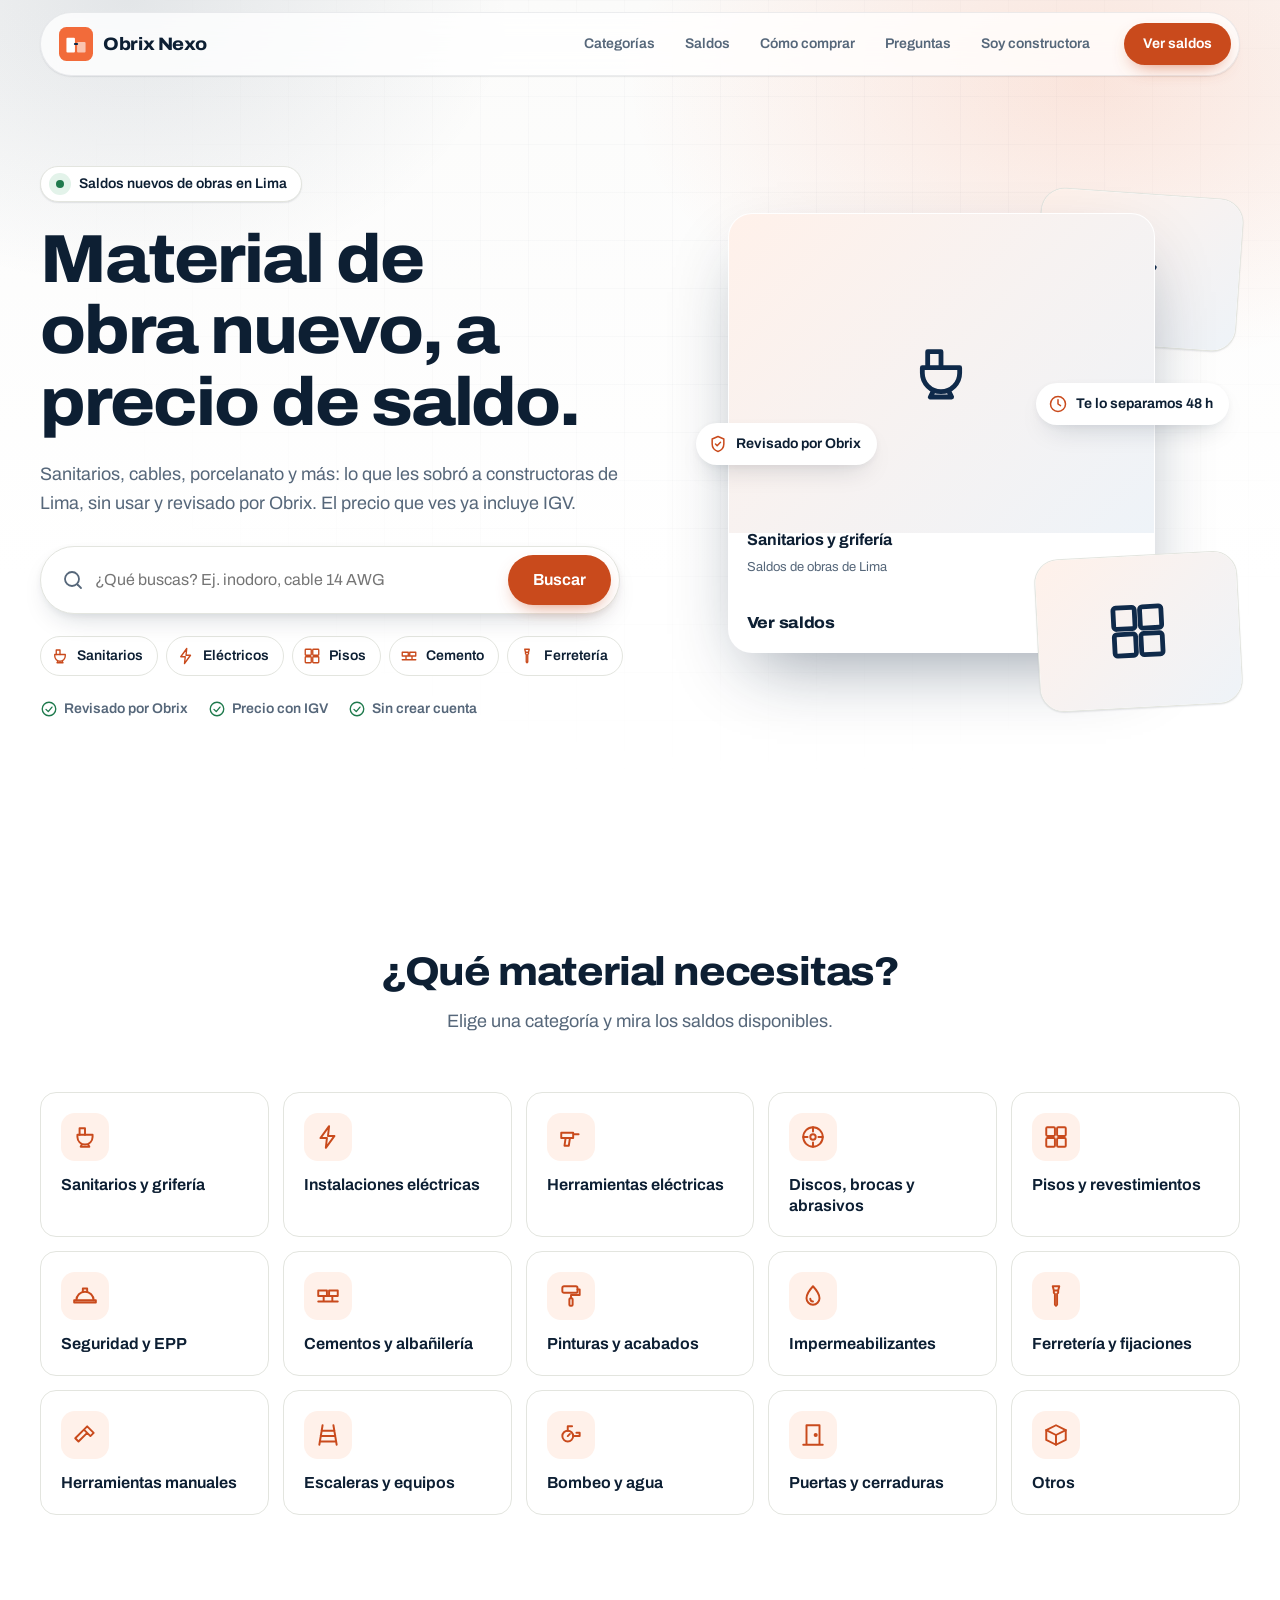
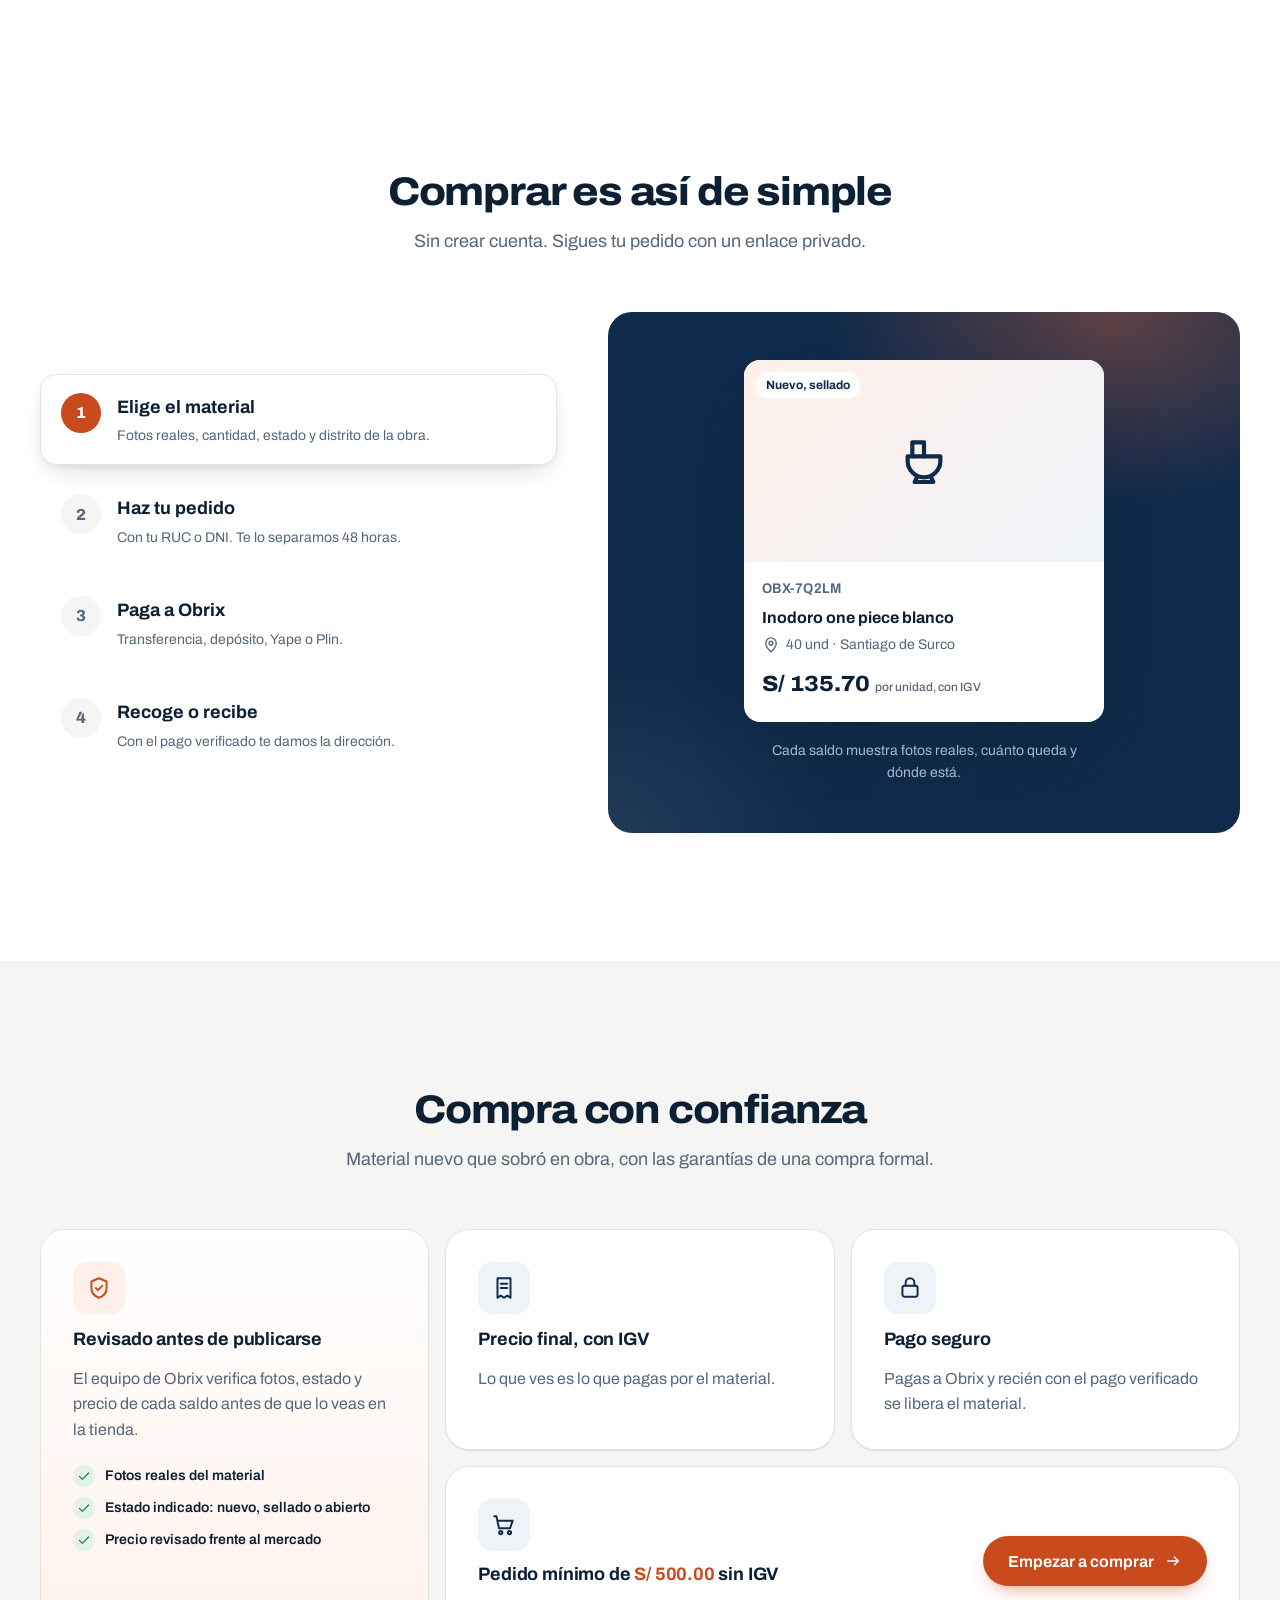
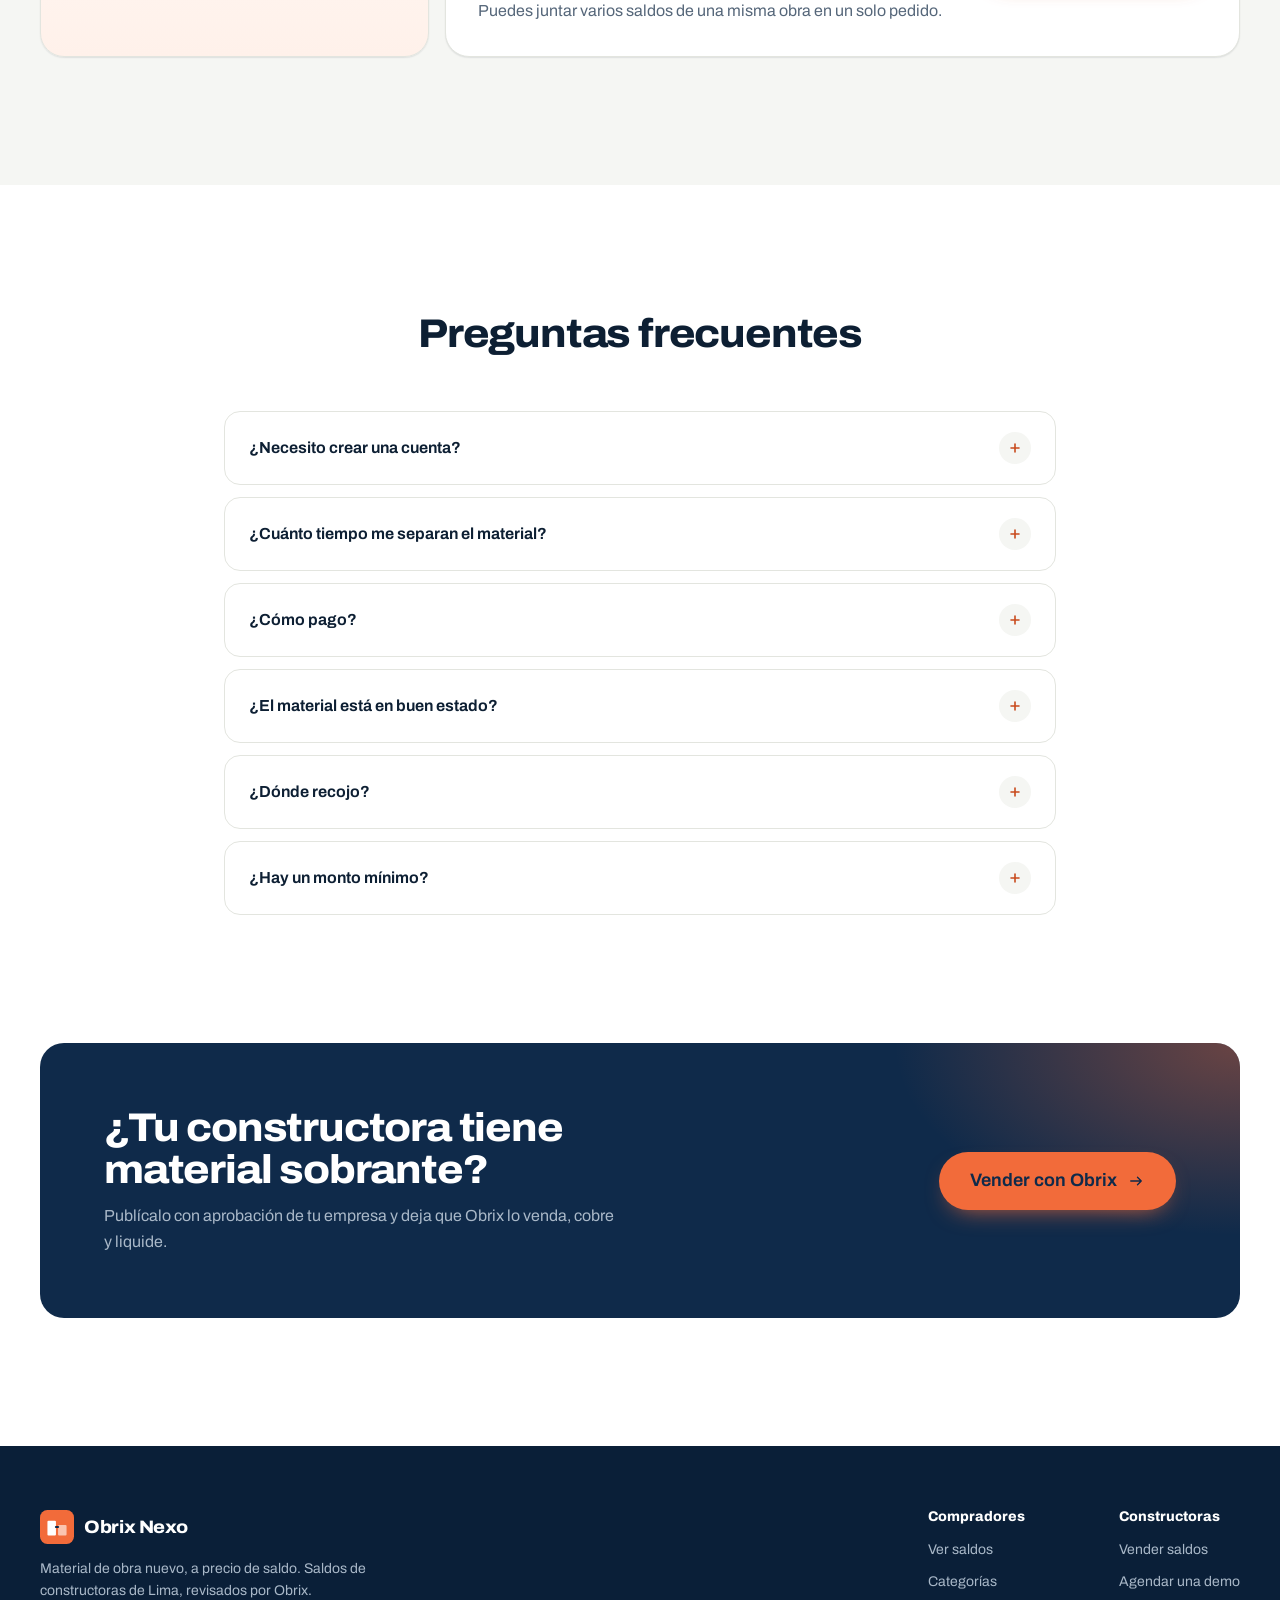
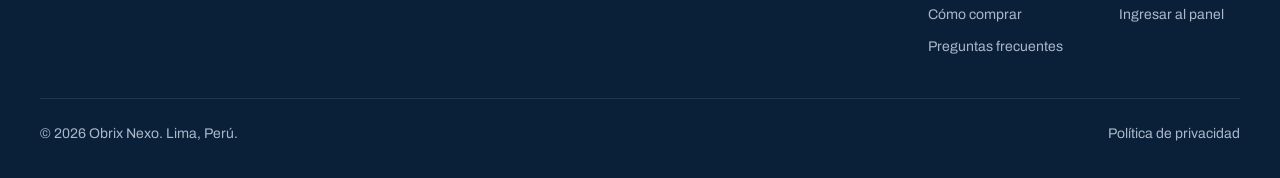
==== index.html @ 04f71738 "Landings de Obrix Nexo: compradores (/) y constructoras (/empresas) - Compradores: buscador, categor" ====
<!doctype html>
<html lang="es-PE">
<head>
  <meta charset="utf-8">
  <meta name="viewport" content="width=device-width, initial-scale=1, viewport-fit=cover">
  <title>Obrix Nexo · Material de obra nuevo a precio de saldo en Lima</title>
  <meta name="description" content="Compra sanitarios, cables, porcelanato y más material de construcción nuevo que les sobró a constructoras de Lima. Revisado por Obrix, con fotos reales y precio final con IGV.">
  <link rel="canonical" href="https://obrixnexo.com/">
  <meta name="theme-color" content="#0f2a4a">
  <link rel="icon" href="/favicon.svg" type="image/svg+xml">
  <meta property="og:type" content="website">
  <meta property="og:locale" content="es_PE">
  <meta property="og:site_name" content="Obrix Nexo">
  <meta property="og:title" content="Material de obra nuevo, a precio de saldo">
  <meta property="og:description" content="Saldos de constructoras de Lima, revisados por Obrix. Fotos reales y precio final con IGV.">
  <meta property="og:url" content="https://obrixnexo.com/">
  <meta property="og:image" content="https://obrixnexo.com/assets/img/og-compradores.png">
  <meta name="twitter:card" content="summary_large_image">
  <link rel="preload" href="/assets/fonts/archivo-latin-wdth.woff2" as="font" type="font/woff2" crossorigin>
  <link rel="stylesheet" href="/assets/css/base.css">
  <link rel="stylesheet" href="/assets/css/compradores.css">
  <script type="application/ld+json">
  {"@context":"https://schema.org","@type":"Organization","name":"Obrix Nexo","url":"https://obrixnexo.com/","logo":"https://obrixnexo.com/favicon.svg","areaServed":"Lima, Perú","description":"Marketplace de saldos de obra: material de construcción nuevo que les sobró a constructoras."}
  </script>
  <script src="/assets/js/config.js"></script>
  <script type="module" src="/assets/js/compradores.js"></script>
</head>
<body>
  <a class="skip" href="#contenido">Saltar al contenido</a>

  <header class="nav" data-nav>
    <div class="nav__in">
      <a class="brand" href="/" aria-label="Obrix Nexo, inicio"><img src="/assets/img/logo-mark.svg" alt="" width="34" height="34">Obrix Nexo</a>
      <button class="nav__toggle" type="button" data-nav-toggle aria-expanded="false" aria-controls="menu">
        <span class="sr-only">Abrir menú</span>
        <svg class="i i-menu" aria-hidden="true"><use href="/assets/img/icons.svg#menu"/></svg>
        <svg class="i i-close" aria-hidden="true"><use href="/assets/img/icons.svg#close"/></svg>
      </button>
      <nav class="nav__links" id="menu" aria-label="Principal">
        <a href="#categorias">Categorías</a>
        <a href="#saldos">Saldos</a>
        <a href="#como-comprar">Cómo comprar</a>
        <a href="#preguntas">Preguntas</a>
        <a href="/empresas/">Soy constructora</a>
      </nav>
      <div class="nav__actions">
        <a class="btn btn--primary btn--sm" data-app="#/saldos" href="#saldos">Ver saldos</a>
      </div>
    </div>
  </header>

  <main id="contenido">
    <!-- ================= HERO ================= -->
    <section class="hero">
      <div class="wrap hero__in">
        <div class="hero__copy">
          <p class="pill pill--live" data-live-pill><span class="pill__dot" aria-hidden="true"></span><span data-live-text>Saldos nuevos de obras en Lima</span></p>
          <h1>Material de obra nuevo, a precio de saldo.</h1>
          <p class="lead">Sanitarios, cables, porcelanato y más: lo que les sobró a constructoras de Lima, sin usar y revisado por Obrix. El precio que ves ya incluye IGV.</p>

          <form class="search" data-search role="search" aria-label="Buscar material">
            <label class="sr-only" for="q">¿Qué material buscas?</label>
            <svg class="i search__icon" aria-hidden="true"><use href="/assets/img/icons.svg#search"/></svg>
            <input class="search__input" id="q" name="q" type="search" placeholder="¿Qué buscas? Ej. inodoro, cable 14 AWG" autocomplete="off" enterkeyhint="search">
            <button class="btn btn--primary" type="submit">Buscar</button>
          </form>

          <ul class="chips" role="list" aria-label="Lo más buscado">
            <li><a class="chip" data-app="#/saldos?cat=1" href="#categorias"><svg class="i" aria-hidden="true"><use href="/assets/img/icons.svg#cat-1"/></svg>Sanitarios</a></li>
            <li><a class="chip" data-app="#/saldos?cat=2" href="#categorias"><svg class="i" aria-hidden="true"><use href="/assets/img/icons.svg#cat-2"/></svg>Eléctricos</a></li>
            <li><a class="chip" data-app="#/saldos?cat=5" href="#categorias"><svg class="i" aria-hidden="true"><use href="/assets/img/icons.svg#cat-5"/></svg>Pisos</a></li>
            <li><a class="chip" data-app="#/saldos?cat=7" href="#categorias"><svg class="i" aria-hidden="true"><use href="/assets/img/icons.svg#cat-7"/></svg>Cemento</a></li>
            <li><a class="chip" data-app="#/saldos?cat=10" href="#categorias"><svg class="i" aria-hidden="true"><use href="/assets/img/icons.svg#cat-10"/></svg>Ferretería</a></li>
          </ul>

          <ul class="trust" role="list">
            <li><svg class="i" aria-hidden="true"><use href="/assets/img/icons.svg#check-circle"/></svg>Revisado por Obrix</li>
            <li><svg class="i" aria-hidden="true"><use href="/assets/img/icons.svg#check-circle"/></svg>Precio con IGV</li>
            <li><svg class="i" aria-hidden="true"><use href="/assets/img/icons.svg#check-circle"/></svg>Sin crear cuenta</li>
          </ul>
        </div>

        <!-- Vitrina: saldos reales (los llena la API) -->
        <div class="showcase" data-showcase aria-live="polite">
          <div class="showcase__main sk-card" aria-hidden="true"><div class="sk-img"></div><div class="sk-lines"><span></span><span></span><span></span></div></div>
          <div class="showcase__mini showcase__mini--a sk-card" aria-hidden="true"><div class="sk-img"></div></div>
          <div class="showcase__mini showcase__mini--b sk-card" aria-hidden="true"><div class="sk-img"></div></div>
          <p class="float-badge float-badge--a"><svg class="i" aria-hidden="true"><use href="/assets/img/icons.svg#shield"/></svg>Revisado por Obrix</p>
          <p class="float-badge float-badge--b"><svg class="i" aria-hidden="true"><use href="/assets/img/icons.svg#clock"/></svg>Te lo separamos 48 h</p>
        </div>
      </div>
    </section>

    <!-- ================= CATEGORÍAS ================= -->
    <section class="section" id="categorias">
      <div class="wrap">
        <div class="head head--center">
          <h2>¿Qué material necesitas?</h2>
          <p class="lead">Elige una categoría y mira los saldos disponibles.</p>
        </div>
        <ul class="cats" role="list">
          <li><a class="cat" data-app="#/saldos?cat=1" href="#categorias"><span class="icon-box"><svg class="i" aria-hidden="true"><use href="/assets/img/icons.svg#cat-1"/></svg></span>Sanitarios y grifería</a></li>
          <li><a class="cat" data-app="#/saldos?cat=2" href="#categorias"><span class="icon-box"><svg class="i" aria-hidden="true"><use href="/assets/img/icons.svg#cat-2"/></svg></span>Instalaciones eléctricas</a></li>
          <li><a class="cat" data-app="#/saldos?cat=3" href="#categorias"><span class="icon-box"><svg class="i" aria-hidden="true"><use href="/assets/img/icons.svg#cat-3"/></svg></span>Herramientas eléctricas</a></li>
          <li><a class="cat" data-app="#/saldos?cat=4" href="#categorias"><span class="icon-box"><svg class="i" aria-hidden="true"><use href="/assets/img/icons.svg#cat-4"/></svg></span>Discos, brocas y abrasivos</a></li>
          <li><a class="cat" data-app="#/saldos?cat=5" href="#categorias"><span class="icon-box"><svg class="i" aria-hidden="true"><use href="/assets/img/icons.svg#cat-5"/></svg></span>Pisos y revestimientos</a></li>
          <li><a class="cat" data-app="#/saldos?cat=6" href="#categorias"><span class="icon-box"><svg class="i" aria-hidden="true"><use href="/assets/img/icons.svg#cat-6"/></svg></span>Seguridad y EPP</a></li>
          <li><a class="cat" data-app="#/saldos?cat=7" href="#categorias"><span class="icon-box"><svg class="i" aria-hidden="true"><use href="/assets/img/icons.svg#cat-7"/></svg></span>Cementos y albañilería</a></li>
          <li><a class="cat" data-app="#/saldos?cat=8" href="#categorias"><span class="icon-box"><svg class="i" aria-hidden="true"><use href="/assets/img/icons.svg#cat-8"/></svg></span>Pinturas y acabados</a></li>
          <li><a class="cat" data-app="#/saldos?cat=9" href="#categorias"><span class="icon-box"><svg class="i" aria-hidden="true"><use href="/assets/img/icons.svg#cat-9"/></svg></span>Impermeabilizantes</a></li>
          <li><a class="cat" data-app="#/saldos?cat=10" href="#categorias"><span class="icon-box"><svg class="i" aria-hidden="true"><use href="/assets/img/icons.svg#cat-10"/></svg></span>Ferretería y fijaciones</a></li>
          <li><a class="cat" data-app="#/saldos?cat=11" href="#categorias"><span class="icon-box"><svg class="i" aria-hidden="true"><use href="/assets/img/icons.svg#cat-11"/></svg></span>Herramientas manuales</a></li>
          <li><a class="cat" data-app="#/saldos?cat=12" href="#categorias"><span class="icon-box"><svg class="i" aria-hidden="true"><use href="/assets/img/icons.svg#cat-12"/></svg></span>Escaleras y equipos</a></li>
          <li><a class="cat" data-app="#/saldos?cat=13" href="#categorias"><span class="icon-box"><svg class="i" aria-hidden="true"><use href="/assets/img/icons.svg#cat-13"/></svg></span>Bombeo y agua</a></li>
          <li><a class="cat" data-app="#/saldos?cat=14" href="#categorias"><span class="icon-box"><svg class="i" aria-hidden="true"><use href="/assets/img/icons.svg#cat-14"/></svg></span>Puertas y cerraduras</a></li>
          <li><a class="cat" data-app="#/saldos?cat=15" href="#categorias"><span class="icon-box"><svg class="i" aria-hidden="true"><use href="/assets/img/icons.svg#cat-15"/></svg></span>Otros</a></li>
        </ul>
      </div>
    </section>

    <!-- ================= RECIÉN PUBLICADOS ================= -->
    <section class="section section--surface" id="saldos" data-latest hidden>
      <div class="wrap carousel" data-carousel>
        <div class="head head--row">
          <div>
            <h2>Recién publicados</h2>
            <p class="lead">Disponibles hoy, con foto real y precio final.</p>
          </div>
          <div class="carousel__nav">
            <button class="round-btn" type="button" data-prev aria-label="Anteriores"><svg class="i" aria-hidden="true"><use href="/assets/img/icons.svg#arrow-left"/></svg></button>
            <button class="round-btn" type="button" data-next aria-label="Siguientes"><svg class="i" aria-hidden="true"><use href="/assets/img/icons.svg#arrow"/></svg></button>
            <a class="btn btn--secondary btn--sm" data-app="#/saldos" href="#saldos">Ver todos</a>
          </div>
        </div>
        <ul class="carousel__track" role="list" data-track data-latest-list></ul>
      </div>
    </section>

    <!-- ================= CÓMO COMPRAR (interactivo) ================= -->
    <section class="section" id="como-comprar">
      <div class="wrap">
        <div class="head head--center">
          <h2>Comprar es así de simple</h2>
          <p class="lead">Sin crear cuenta. Sigues tu pedido con un enlace privado.</p>
        </div>

        <div class="howto" data-tabs data-autoplay="5000">
          <div class="howto__steps" role="tablist" aria-label="Pasos para comprar" aria-orientation="vertical">
            <button class="howto__step" role="tab" id="t-elige" aria-controls="p-elige" aria-selected="true">
              <span class="howto__n">1</span><span><b>Elige el material</b><small>Fotos reales, cantidad, estado y distrito de la obra.</small></span>
            </button>
            <button class="howto__step" role="tab" id="t-pide" aria-controls="p-pide" aria-selected="false" tabindex="-1">
              <span class="howto__n">2</span><span><b>Haz tu pedido</b><small>Con tu RUC o DNI. Te lo separamos 48 horas.</small></span>
            </button>
            <button class="howto__step" role="tab" id="t-paga" aria-controls="p-paga" aria-selected="false" tabindex="-1">
              <span class="howto__n">3</span><span><b>Paga a Obrix</b><small>Transferencia, depósito, Yape o Plin.</small></span>
            </button>
            <button class="howto__step" role="tab" id="t-recoge" aria-controls="p-recoge" aria-selected="false" tabindex="-1">
              <span class="howto__n">4</span><span><b>Recoge o recibe</b><small>Con el pago verificado te damos la dirección.</small></span>
            </button>
          </div>

          <div class="howto__stage">
            <!-- 1 -->
            <div class="mock" role="tabpanel" id="p-elige" aria-labelledby="t-elige">
              <div class="mock__card">
                <div class="mock__photo"><svg class="i" aria-hidden="true"><use href="/assets/img/icons.svg#cat-1"/></svg><span class="mock__tag">Nuevo, sellado</span></div>
                <div class="mock__body">
                  <span class="code muted">OBX-7Q2LM</span>
                  <b>Inodoro one piece blanco</b>
                  <span class="muted"><svg class="i i--sm" aria-hidden="true"><use href="/assets/img/icons.svg#pin"/></svg>40 und · Santiago de Surco</span>
                  <span class="mock__price">S/ 135.70 <small>por unidad, con IGV</small></span>
                </div>
              </div>
              <p class="mock__caption">Cada saldo muestra fotos reales, cuánto queda y dónde está.</p>
            </div>
            <!-- 2 -->
            <div class="mock" role="tabpanel" id="p-pide" aria-labelledby="t-pide" hidden>
              <div class="mock__form">
                <div class="mock__row"><span class="muted">Cantidad</span><span class="stepper"><span>−</span><b>5</b><span>+</span></span></div>
                <div class="mock__field"><span class="muted">RUC o DNI</span><b class="code">20514585963</b></div>
                <div class="mock__row mock__total"><span>Total con IGV</span><b>S/ 678.50</b></div>
                <span class="badge badge--ok">Separado por 48 horas</span>
              </div>
              <p class="mock__caption">Pides en un minuto y la cantidad queda reservada para ti.</p>
            </div>
            <!-- 3 -->
            <div class="mock" role="tabpanel" id="p-paga" aria-labelledby="t-paga" hidden>
              <div class="mock__form">
                <div class="pay"><span>Transferencia</span><span>Depósito</span><span class="is-on">Yape</span><span>Plin</span></div>
                <div class="mock__field"><span class="muted">N.° de operación</span><b class="code">04839217</b></div>
                <div class="mock__ok"><svg class="i" aria-hidden="true"><use href="/assets/img/icons.svg#check-circle"/></svg>Pago verificado por Obrix</div>
              </div>
              <p class="mock__caption">Pagas a la cuenta de Obrix, nunca a un desconocido.</p>
            </div>
            <!-- 4 -->
            <div class="mock" role="tabpanel" id="p-recoge" aria-labelledby="t-recoge" hidden>
              <div class="mock__map">
                <span class="mock__pin"><svg class="i" aria-hidden="true"><use href="/assets/img/icons.svg#pin"/></svg></span>
                <div class="mock__addr"><b>Obra Los Pinos</b><span class="muted">Santiago de Surco · Almacén: lun–sáb</span></div>
              </div>
              <p class="mock__caption">Con tu pago verificado te damos la dirección y el contacto, o coordinamos la entrega.</p>
            </div>
          </div>
        </div>
      </div>
    </section>

    <!-- ================= POR QUÉ OBRIX ================= -->
    <section class="section section--surface">
      <div class="wrap">
        <div class="head head--center">
          <h2>Compra con confianza</h2>
          <p class="lead">Material nuevo que sobró en obra, con las garantías de una compra formal.</p>
        </div>
        <div class="bento">
          <article class="card bento__big reveal">
            <span class="icon-box"><svg class="i" aria-hidden="true"><use href="/assets/img/icons.svg#shield"/></svg></span>
            <h3>Revisado antes de publicarse</h3>
            <p class="muted">El equipo de Obrix verifica fotos, estado y precio de cada saldo antes de que lo veas en la tienda.</p>
            <ul class="checks" role="list">
              <li><svg class="i i--sm" aria-hidden="true"><use href="/assets/img/icons.svg#check"/></svg>Fotos reales del material</li>
              <li><svg class="i i--sm" aria-hidden="true"><use href="/assets/img/icons.svg#check"/></svg>Estado indicado: nuevo, sellado o abierto</li>
              <li><svg class="i i--sm" aria-hidden="true"><use href="/assets/img/icons.svg#check"/></svg>Precio revisado frente al mercado</li>
            </ul>
          </article>
          <article class="card reveal">
            <span class="icon-box icon-box--navy"><svg class="i" aria-hidden="true"><use href="/assets/img/icons.svg#receipt"/></svg></span>
            <h3>Precio final, con IGV</h3>
            <p class="muted">Lo que ves es lo que pagas por el material.</p>
          </article>
          <article class="card reveal">
            <span class="icon-box icon-box--navy"><svg class="i" aria-hidden="true"><use href="/assets/img/icons.svg#lock"/></svg></span>
            <h3>Pago seguro</h3>
            <p class="muted">Pagas a Obrix y recién con el pago verificado se libera el material.</p>
          </article>
          <article class="card bento__wide reveal">
            <div>
              <span class="icon-box icon-box--navy"><svg class="i" aria-hidden="true"><use href="/assets/img/icons.svg#cart"/></svg></span>
              <h3>Pedido mínimo de <span class="hl" data-min-order>S/ 500.00</span> sin IGV</h3>
              <p class="muted">Puedes juntar varios saldos de una misma obra en un solo pedido.</p>
            </div>
            <a class="btn btn--primary" data-app="#/saldos" href="#saldos">Empezar a comprar<svg class="i" aria-hidden="true"><use href="/assets/img/icons.svg#arrow"/></svg></a>
          </article>
        </div>
      </div>
    </section>

    <!-- ================= PREGUNTAS ================= -->
    <section class="section" id="preguntas">
      <div class="wrap">
        <div class="head head--center"><h2>Preguntas frecuentes</h2></div>
        <div class="faq">
          <details><summary>¿Necesito crear una cuenta?</summary><p>No. Haces tu pedido con tus datos y recibes un enlace privado para seguirlo, informar tu pago y ver la dirección de recojo.</p></details>
          <details><summary>¿Cuánto tiempo me separan el material?</summary><p>48 horas desde que haces el pedido. Si en ese plazo no se registra tu pago, la reserva se libera sola.</p></details>
          <details><summary>¿Cómo pago?</summary><p>Por transferencia, depósito, Yape o Plin a la cuenta de Obrix. Luego informas tu número de operación en el enlace de tu pedido y lo verificamos.</p></details>
          <details><summary>¿El material está en buen estado?</summary><p>Son saldos nuevos que sobraron en obra. Cada uno indica su estado y tiene fotos reales, y Obrix lo revisa antes de publicarlo.</p></details>
          <details><summary>¿Dónde recojo?</summary><p>En la obra de la constructora. Con tu pago verificado te damos la dirección exacta y el contacto del almacén. Si necesitas entrega, la coordinamos contigo.</p></details>
          <details><summary>¿Hay un monto mínimo?</summary><p>Sí: el pedido mínimo es de <span data-min-order>S/ 500.00</span> sin IGV. Puedes combinar varios saldos de una misma obra.</p></details>
        </div>
      </div>
    </section>

    <!-- ================= PUENTE A CONSTRUCTORAS ================= -->
    <section class="bridge-wrap">
      <div class="wrap">
        <div class="bridge on-navy reveal">
          <div>
            <h2>¿Tu constructora tiene material sobrante?</h2>
            <p>Publícalo con aprobación de tu empresa y deja que Obrix lo venda, cobre y liquide.</p>
          </div>
          <a class="btn btn--primary btn--lg" href="/empresas/">Vender con Obrix<svg class="i" aria-hidden="true"><use href="/assets/img/icons.svg#arrow"/></svg></a>
        </div>
      </div>
    </section>
  </main>

  <footer class="footer">
    <div class="wrap">
      <div class="footer__top">
        <div class="footer__about">
          <a class="brand" href="/"><img src="/assets/img/logo-mark.svg" alt="" width="34" height="34">Obrix Nexo</a>
          <p>Material de obra nuevo, a precio de saldo. Saldos de constructoras de Lima, revisados por Obrix.</p>
        </div>
        <div class="footer__cols">
          <nav aria-label="Compradores"><h2>Compradores</h2><ul><li><a data-app="#/saldos" href="#saldos">Ver saldos</a></li><li><a href="#categorias">Categorías</a></li><li><a href="#como-comprar">Cómo comprar</a></li><li><a href="#preguntas">Preguntas frecuentes</a></li></ul></nav>
          <nav aria-label="Constructoras"><h2>Constructoras</h2><ul><li><a href="/empresas/">Vender saldos</a></li><li><a href="/empresas/#demo">Agendar una demo</a></li><li><a data-app="#/ingresar" href="/empresas/">Ingresar al panel</a></li></ul></nav>
        </div>
      </div>
      <div class="footer__bottom">
        <span>© <span data-year>2026</span> Obrix Nexo. Lima, Perú.</span>
        <a href="/privacidad/">Política de privacidad</a>
      </div>
    </div>
  </footer>
</body>
</html>
---- assets/css/base.css ----
/* =====================================================================
 * Obrix Nexo · landings · base compartida (v2)
 * Marca: azul obra + naranja Obrix + gris cemento (se conservan).
 * Estilo: superficies suaves, bordes redondeados, botones tipo píldora,
 * navegación flotante y componentes interactivos reutilizables.
 * ===================================================================== */

/* ---------- tipografía (autoalojada) ---------- */
@font-face {
  font-family: 'Archivo';
  font-style: normal;
  font-display: swap;
  font-weight: 100 900;
  font-stretch: 62% 125%;
  src: url('../fonts/archivo-latin-wdth.woff2') format('woff2-variations'),
       url('../fonts/archivo-latin-wdth.woff2') format('woff2');
  unicode-range: U+0000-00FF, U+0131, U+0152-0153, U+02BB-02BC, U+02C6, U+02DA, U+02DC, U+2000-206F, U+20AC, U+2122, U+2212;
}

/* ---------- tokens ---------- */
:root {
  /* marca (sin cambios) */
  --navy: #0f2a4a;
  --navy-deep: #0a1f38;
  --navy-700: #1a3b62;
  --navy-50: #eef3f8;
  --orange: #f26b3a;
  --orange-strong: #c94a1c;   /* texto/CTA sobre claro: 4.7:1 con blanco */
  --orange-50: #fff1ea;
  /* neutros */
  --ink: #0d1f33;
  --steel: #56677a;
  --concrete: #e6e7e2;
  --surface: #f5f6f3;
  --line: #e3e5df;
  --white: #ffffff;
  --on-navy-muted: #a9b8c8;
  /* estados */
  --ok: #1f7a4d;
  --ok-bg: #e3f3ea;
  --soon: #8a5a00;
  --soon-bg: #fcf0d8;
  --danger: #b42318;

  /* tipo */
  --font: 'Archivo', system-ui, -apple-system, 'Segoe UI', Roboto, sans-serif;
  --wide: 108%;
  --step--1: 0.875rem;
  --step-0: 1rem;
  --step-1: 1.125rem;
  --step-2: 1.375rem;
  --step-3: clamp(1.75rem, 1.35rem + 1.5vw, 2.5rem);
  --step-4: clamp(2.4rem, 1.5rem + 3.6vw, 4.25rem);

  /* espacio y forma */
  --gutter: clamp(16px, 4vw, 40px);
  --max: 1200px;
  --section: clamp(72px, 10vw, 128px);
  --r-sm: 10px;
  --r: 16px;
  --r-lg: 24px;
  --pill: 999px;
  --shadow-sm: 0 1px 2px rgba(13,31,51,.06), 0 1px 1px rgba(13,31,51,.04);
  --shadow-md: 0 12px 28px -12px rgba(13,31,51,.22), 0 2px 6px rgba(13,31,51,.05);
  --shadow-lg: 0 30px 70px -24px rgba(10,31,56,.45);
  --ease: cubic-bezier(.2, .7, .2, 1);
  --focus: 0 0 0 3px var(--white), 0 0 0 6px var(--orange-strong);
}

/* ---------- reset ---------- */
*, *::before, *::after { box-sizing: border-box; }
html { -webkit-text-size-adjust: 100%; scroll-behavior: smooth; scroll-padding-top: 96px; }
body {
  margin: 0; font-family: var(--font); font-size: var(--step-0); line-height: 1.6;
  color: var(--ink); background: var(--white);
  -webkit-font-smoothing: antialiased; text-rendering: optimizeLegibility;
}
img, svg { display: block; max-width: 100%; }
img { height: auto; }
a { color: inherit; }
button, input, select, textarea { font: inherit; color: inherit; }
h1, h2, h3, h4, p, ul, ol, dl, dd, figure { margin: 0; }
ul[role="list"], ol[role="list"] { list-style: none; padding: 0; }
:focus-visible { outline: none; box-shadow: var(--focus); border-radius: var(--r-sm); }
::selection { background: var(--orange); color: var(--white); }

/* íconos del sprite */
.i { width: 24px; height: 24px; flex: none; fill: none; stroke: currentColor; stroke-width: 1.8; stroke-linecap: round; stroke-linejoin: round; }
.i--sm { width: 18px; height: 18px; }
.i--lg { width: 28px; height: 28px; }

/* ---------- tipografía ---------- */
h1, h2, .display { font-stretch: var(--wide); font-weight: 780; letter-spacing: -0.03em; line-height: 1.05; text-wrap: balance; }
h1 { font-size: var(--step-4); }
h2 { font-size: var(--step-3); }
h3 { font-size: var(--step-1); font-weight: 700; line-height: 1.3; letter-spacing: -0.01em; }
p { text-wrap: pretty; }
.lead { font-size: var(--step-1); line-height: 1.6; color: var(--steel); max-width: 36em; }
.muted { color: var(--steel); }
.num { font-variant-numeric: tabular-nums; }
.code { font-stretch: 92%; font-weight: 650; letter-spacing: .03em; font-variant-numeric: tabular-nums; }
.hl { color: var(--orange-strong); }
.sr-only { position: absolute; width: 1px; height: 1px; padding: 0; margin: -1px; overflow: hidden; clip: rect(0 0 0 0); white-space: nowrap; border: 0; }

/* ---------- retícula ---------- */
.wrap { width: min(100% - 2 * var(--gutter), var(--max)); margin-inline: auto; }
.section { padding-block: var(--section); }
.section--surface { background: var(--surface); }
.section--navy { background: var(--navy); color: var(--white); }
.section--navy .lead, .section--navy .muted { color: var(--on-navy-muted); }
.head { display: grid; gap: 14px; margin-bottom: clamp(32px, 5vw, 56px); max-width: 44rem; }
.head--center { margin-inline: auto; text-align: center; justify-items: center; }
.head--row { max-width: none; display: flex; justify-content: space-between; align-items: end; gap: 24px; flex-wrap: wrap; }
.head--row > div:first-child { display: grid; gap: 14px; max-width: 44rem; }

/* píldora informativa encima de un título (solo cuando aporta un dato) */
.pill {
  display: inline-flex; align-items: center; gap: 8px; width: fit-content;
  padding: 6px 14px 6px 8px; border-radius: var(--pill); font-size: var(--step--1); font-weight: 600;
  background: var(--white); border: 1px solid var(--line); box-shadow: var(--shadow-sm);
}
.pill__dot { width: 22px; height: 22px; border-radius: 50%; display: grid; place-items: center; background: var(--orange-50); color: var(--orange-strong); }
.pill__dot .i { width: 14px; height: 14px; stroke-width: 2.2; }
.pill--live .pill__dot { background: var(--ok-bg); color: var(--ok); }
.pill--live .pill__dot::before { content: ''; width: 8px; height: 8px; border-radius: 50%; background: var(--ok); animation: pulse 1.8s ease-out infinite; }
.on-navy .pill, .section--navy .pill { background: rgba(255,255,255,.08); border-color: rgba(255,255,255,.14); color: var(--white); box-shadow: none; }
@keyframes pulse { 0% { box-shadow: 0 0 0 0 rgba(31,122,77,.5); } 100% { box-shadow: 0 0 0 8px rgba(31,122,77,0); } }

/* ---------- saltar al contenido ---------- */
.skip { position: absolute; left: 12px; top: -60px; z-index: 100; background: var(--white); color: var(--ink); padding: 10px 14px; border-radius: var(--r-sm); font-weight: 600; }
.skip:focus { top: 12px; }

/* ---------- botones ---------- */
.btn {
  --btn-bg: var(--orange-strong); --btn-fg: var(--white);
  display: inline-flex; align-items: center; justify-content: center; gap: 10px;
  min-height: 50px; padding: 0 24px; border-radius: var(--pill); border: 1.5px solid transparent;
  background: var(--btn-bg); color: var(--btn-fg);
  font-weight: 650; font-size: var(--step-0); text-decoration: none; cursor: pointer; white-space: nowrap;
  transition: background-color .2s var(--ease), color .2s var(--ease), border-color .2s var(--ease), transform .2s var(--ease), box-shadow .2s var(--ease);
}
.btn .i { width: 18px; height: 18px; stroke-width: 2.2; transition: transform .2s var(--ease); }
.btn:hover .i { transform: translateX(3px); }
.btn:active { transform: scale(.98); }
.btn--primary { box-shadow: 0 8px 20px -10px rgba(201,74,28,.8); }
.btn--primary:hover { --btn-bg: #ad3d14; }
.btn--secondary { --btn-bg: transparent; --btn-fg: var(--ink); border-color: var(--line); background: var(--white); }
.btn--secondary:hover { border-color: var(--ink); }
.btn--ghost { --btn-bg: transparent; --btn-fg: var(--ink); padding-inline: 14px; }
.btn--ghost:hover { --btn-bg: var(--surface); }
.on-navy .btn--primary, .section--navy .btn--primary { --btn-bg: var(--orange); --btn-fg: var(--navy); box-shadow: 0 10px 24px -12px rgba(242,107,58,.9); }
.on-navy .btn--primary:hover, .section--navy .btn--primary:hover { --btn-bg: #ff8457; }
.on-navy .btn--secondary, .section--navy .btn--secondary { --btn-fg: var(--white); background: rgba(255,255,255,.06); border-color: rgba(255,255,255,.25); }
.on-navy .btn--secondary:hover, .section--navy .btn--secondary:hover { background: rgba(255,255,255,.14); border-color: rgba(255,255,255,.5); }
.btn--sm { min-height: 42px; padding: 0 18px; font-size: var(--step--1); }
.btn--lg { min-height: 58px; padding: 0 30px; font-size: var(--step-1); }
.btn[disabled] { opacity: .65; cursor: progress; }

/* ---------- navegación flotante ---------- */
.nav { position: sticky; top: 12px; z-index: 50; padding-inline: var(--gutter); margin-top: 12px; }
.nav__in {
  display: flex; align-items: center; gap: 20px; min-height: 64px; padding: 8px 8px 8px 18px;
  max-width: var(--max); margin-inline: auto; border-radius: var(--pill);
  background: rgba(255,255,255,.78); border: 1px solid rgba(13,31,51,.08);
  backdrop-filter: saturate(1.6) blur(14px); -webkit-backdrop-filter: saturate(1.6) blur(14px);
  box-shadow: var(--shadow-sm);
  transition: box-shadow .3s var(--ease), background-color .3s;
}
.nav.is-scrolled .nav__in { box-shadow: var(--shadow-md); }
.nav.on-navy .nav__in { background: rgba(10,31,56,.72); border-color: rgba(255,255,255,.12); color: var(--white); }
.brand { display: inline-flex; align-items: center; gap: 10px; text-decoration: none; font-weight: 780; font-stretch: var(--wide); font-size: 1.125rem; letter-spacing: -0.02em; }
.brand img { width: 34px; height: 34px; }
.brand__tag { font-stretch: 100%; font-weight: 500; font-size: 0.8125rem; letter-spacing: 0; color: var(--steel); padding: 4px 10px; border-radius: var(--pill); background: var(--surface); }
.on-navy .brand__tag { color: var(--on-navy-muted); background: rgba(255,255,255,.08); }
.nav__links { display: flex; gap: 2px; margin-left: auto; }
.nav__links a { padding: 10px 14px; border-radius: var(--pill); text-decoration: none; font-weight: 600; font-size: var(--step--1); color: var(--steel); transition: background-color .2s, color .2s; }
.nav__links a:hover { color: var(--ink); background: var(--surface); }
.on-navy .nav__links a { color: var(--on-navy-muted); }
.on-navy .nav__links a:hover { color: var(--white); background: rgba(255,255,255,.08); }
.nav__actions { display: flex; gap: 8px; align-items: center; }
.nav__toggle { display: none; margin-left: auto; width: 46px; height: 46px; border: 0; background: var(--surface); border-radius: 50%; cursor: pointer; place-items: center; }
.on-navy .nav__toggle { background: rgba(255,255,255,.1); color: var(--white); }
.nav__toggle .i-close { display: none; }
.nav[data-open="true"] .nav__toggle .i-menu { display: none; }
.nav[data-open="true"] .nav__toggle .i-close { display: block; }
@media (max-width: 900px) {
  .nav__toggle { display: grid; }
  .nav__links, .nav__actions { display: none; }
  .brand__tag { display: none; }
  .nav[data-open="true"] .nav__in { flex-wrap: wrap; border-radius: var(--r-lg); padding: 10px 10px 14px 18px; }
  .nav[data-open="true"] .nav__links { display: grid; width: 100%; margin: 4px 0 0; order: 3; }
  .nav[data-open="true"] .nav__links a { padding: 14px 12px; font-size: var(--step-0); border-radius: var(--r-sm); }
  .nav[data-open="true"] .nav__actions { display: flex; width: 100%; order: 4; padding-right: 8px; }
  .nav[data-open="true"] .nav__actions .btn { flex: 1; }
}

/* ---------- tarjetas y cuadrícula tipo "bento" ---------- */
.card {
  position: relative; background: var(--white); border: 1px solid var(--line); border-radius: var(--r-lg);
  padding: clamp(22px, 3vw, 32px); box-shadow: var(--shadow-sm);
  transition: transform .25s var(--ease), box-shadow .25s var(--ease), border-color .25s var(--ease);
}
a.card { text-decoration: none; display: block; }
a.card:hover, .card--hover:hover { transform: translateY(-4px); box-shadow: var(--shadow-md); border-color: transparent; }
.icon-box {
  width: 52px; height: 52px; border-radius: 14px; display: grid; place-items: center;
  background: var(--orange-50); color: var(--orange-strong);
}
.icon-box--navy { background: var(--navy-50); color: var(--navy); }
.icon-box--dark { background: rgba(255,255,255,.08); color: var(--orange); }
.icon-box .i { width: 26px; height: 26px; }

/* ---------- pestañas (componente común) ---------- */
.tabs { display: inline-flex; gap: 4px; padding: 5px; border-radius: var(--pill); background: var(--surface); border: 1px solid var(--line); flex-wrap: wrap; }
.tab { border: 0; background: none; padding: 10px 18px; border-radius: var(--pill); font-weight: 650; font-size: var(--step--1); color: var(--steel); cursor: pointer; transition: background-color .2s, color .2s, box-shadow .2s; }
.tab:hover { color: var(--ink); }
.tab[aria-selected="true"] { background: var(--white); color: var(--ink); box-shadow: var(--shadow-sm); }
.section--navy .tabs { background: rgba(255,255,255,.06); border-color: rgba(255,255,255,.12); }
.section--navy .tab { color: var(--on-navy-muted); }
.section--navy .tab[aria-selected="true"] { background: var(--white); color: var(--navy); }
[role="tabpanel"][hidden] { display: none; }
[role="tabpanel"] { animation: panel-in .35s var(--ease); }
@keyframes panel-in { from { opacity: 0; transform: translateY(8px); } to { opacity: 1; transform: none; } }

/* ---------- formularios ---------- */
.field { display: grid; gap: 6px; }
.field__label { font-size: var(--step--1); font-weight: 650; }
.field__hint { font-size: 0.8125rem; color: var(--steel); font-weight: 400; }
.field__error { font-size: 0.8125rem; color: var(--danger); font-weight: 600; }
.field__error:empty { display: none; }
.input {
  width: 100%; min-height: 50px; padding: 12px 16px; border-radius: var(--r-sm);
  border: 1.5px solid var(--line); background: var(--surface); color: var(--ink);
  transition: border-color .2s, background-color .2s, box-shadow .2s;
}
.input::placeholder { color: #7d8a97; }
.input:hover { border-color: #c9ccc4; }
.input:focus-visible { background: var(--white); border-color: var(--ink); box-shadow: 0 0 0 4px rgba(242,107,58,.18); border-radius: var(--r-sm); }
.input[aria-invalid="true"] { border-color: var(--danger); background: #fff7f6; }
.check { display: flex; gap: 12px; align-items: flex-start; font-size: var(--step--1); color: var(--steel); cursor: pointer; }
.check input { width: 20px; height: 20px; margin-top: 2px; accent-color: var(--orange-strong); flex: none; }
.check a { color: var(--ink); }

/* ---------- etiquetas de estado ---------- */
.badge { display: inline-flex; align-items: center; gap: 6px; padding: 4px 10px; border-radius: var(--pill); font-size: 0.75rem; font-weight: 700; white-space: nowrap; }
.badge::before { content: ''; width: 6px; height: 6px; border-radius: 50%; background: currentColor; }
.badge--ok { background: var(--ok-bg); color: var(--ok); }
.badge--soon { background: var(--soon-bg); color: var(--soon); }

/* ---------- preguntas frecuentes ---------- */
.faq { display: grid; gap: 12px; max-width: 52rem; margin-inline: auto; }
.faq details { background: var(--white); border: 1px solid var(--line); border-radius: var(--r); transition: box-shadow .2s, border-color .2s; }
.faq details[open] { box-shadow: var(--shadow-md); border-color: transparent; }
.faq summary {
  list-style: none; cursor: pointer; display: flex; justify-content: space-between; align-items: center; gap: 16px;
  padding: 20px 24px; font-weight: 650; font-size: var(--step-0);
}
.faq summary::-webkit-details-marker { display: none; }
.faq summary::after {
  content: ''; flex: none; width: 32px; height: 32px; border-radius: 50%; background: var(--surface)
    url("data:image/svg+xml,%3Csvg xmlns='http://www.w3.org/2000/svg' viewBox='0 0 24 24' fill='none' stroke='%23c94a1c' stroke-width='2.4' stroke-linecap='round'%3E%3Cpath d='M12 6v12M6 12h12'/%3E%3C/svg%3E") center / 16px no-repeat;
  transition: transform .3s var(--ease), background-color .2s;
}
.faq details[open] summary::after { transform: rotate(45deg); background-color: var(--orange-50); }
.faq details p { padding: 0 24px 22px; color: var(--steel); max-width: 44em; }
.faq details[open] p { animation: panel-in .3s var(--ease); }

/* ---------- aparición al hacer scroll (solo con JS y sin "reducir movimiento") ---------- */
.js .reveal { opacity: 0; transform: translateY(18px); transition: opacity .7s var(--ease), transform .7s var(--ease); }
.js .reveal.is-in { opacity: 1; transform: none; }

/* ---------- pie ---------- */
.footer { background: var(--navy-deep); color: var(--on-navy-muted); padding-block: 64px 32px; font-size: var(--step--1); }
.footer__top { display: flex; flex-wrap: wrap; justify-content: space-between; gap: 40px; padding-bottom: 40px; border-bottom: 1px solid rgba(255,255,255,.1); }
.footer__about { display: grid; gap: 14px; max-width: 22rem; align-content: start; }
.footer .brand { color: var(--white); }
.footer__cols { display: flex; flex-wrap: wrap; gap: 56px; }
.footer__cols h2 { font-size: var(--step--1); font-stretch: 100%; letter-spacing: 0; color: var(--white); margin-bottom: 14px; }
.footer__cols ul { list-style: none; padding: 0; display: grid; gap: 10px; }
.footer a { text-decoration: none; transition: color .2s; }
.footer a:hover { color: var(--white); }
.footer__bottom { padding-top: 24px; display: flex; flex-wrap: wrap; gap: 8px 24px; justify-content: space-between; }

/* ---------- movimiento reducido ---------- */
@media (prefers-reduced-motion: reduce) {
  html { scroll-behavior: auto; }
  *, *::before, *::after { animation-duration: .01ms !important; animation-iteration-count: 1 !important; transition-duration: .01ms !important; }
  .js .reveal { opacity: 1; transform: none; }
}
---- assets/css/compradores.css ----
/* =====================================================================
 * Landing de compradores (obrixnexo.com) · v2
 * Moderna, clara y con interacción: buscador grande, categorías con íconos,
 * carrusel de saldos reales y una guía de compra paso a paso.
 * ===================================================================== */

/* ---------- hero ---------- */
.hero { position: relative; padding-block: clamp(48px, 7vw, 96px) clamp(64px, 8vw, 112px); margin-top: -76px; padding-top: calc(76px + clamp(48px, 7vw, 96px)); overflow: hidden; isolation: isolate; }
.hero::before { /* resplandor suave con los colores de marca */
  content: ''; position: absolute; inset: 0; z-index: -1;
  background:
    radial-gradient(48rem 30rem at 85% 10%, rgba(242,107,58,.16), transparent 60%),
    radial-gradient(40rem 30rem at 10% 0%, rgba(15,42,74,.10), transparent 60%),
    linear-gradient(180deg, #fbfbfa 0%, var(--white) 70%);
}
.hero::after { /* retícula tenue, como plano de obra */
  content: ''; position: absolute; inset: 0; z-index: -1; opacity: .5;
  background-image: linear-gradient(rgba(13,31,51,.045) 1px, transparent 1px), linear-gradient(90deg, rgba(13,31,51,.045) 1px, transparent 1px);
  background-size: 48px 48px;
  mask-image: radial-gradient(ellipse at 60% 30%, #000 20%, transparent 70%);
}
.hero__in { display: grid; grid-template-columns: minmax(0, 1.05fr) minmax(0, .95fr); gap: clamp(40px, 6vw, 80px); align-items: center; }
.hero__copy { display: grid; gap: 22px; justify-items: start; }
.hero h1 { max-width: 13ch; }

/* buscador */
.search {
  position: relative; display: flex; align-items: center; gap: 8px; width: 100%; max-width: 580px;
  padding: 8px; border-radius: var(--pill); background: var(--white);
  border: 1px solid var(--line); box-shadow: var(--shadow-md); margin-top: 6px;
  transition: box-shadow .2s var(--ease), border-color .2s;
}
.search:focus-within { border-color: var(--orange); box-shadow: 0 0 0 5px rgba(242,107,58,.15), var(--shadow-md); }
.search__icon { margin-left: 12px; color: var(--steel); }
.search__input { flex: 1; min-width: 0; min-height: 48px; border: 0; outline: 0; background: none; font-size: var(--step-0); }
.search__input:focus-visible { box-shadow: none; }

/* atajos de categorías */
.chips { display: flex; flex-wrap: wrap; gap: 8px; }
.chip {
  display: inline-flex; align-items: center; gap: 8px; padding: 8px 14px 8px 10px; border-radius: var(--pill);
  background: var(--white); border: 1px solid var(--line); text-decoration: none; font-weight: 600; font-size: var(--step--1);
  transition: border-color .2s, background-color .2s, transform .2s var(--ease);
}
.chip .i { width: 18px; height: 18px; color: var(--orange-strong); }
.chip:hover { border-color: var(--orange); background: var(--orange-50); transform: translateY(-2px); }

.trust { display: flex; flex-wrap: wrap; gap: 8px 20px; font-size: var(--step--1); color: var(--steel); font-weight: 600; }
.trust li { display: inline-flex; align-items: center; gap: 6px; }
.trust .i { width: 18px; height: 18px; color: var(--ok); }

/* vitrina de saldos reales */
.showcase { position: relative; min-height: 500px; }
.showcase__main { position: absolute; inset: 20px 16% 40px 4%; z-index: 2; }
.showcase__mini { position: absolute; width: 38%; z-index: 1; }
.showcase__mini--a { right: 0; top: 0; transform: rotate(4deg); }
.showcase__mini--b { right: 0; bottom: -14px; transform: rotate(-3deg); z-index: 3; }
.float-badge {
  position: absolute; z-index: 4; display: inline-flex; align-items: center; gap: 8px; padding: 10px 16px 10px 12px;
  border-radius: var(--pill); background: var(--white); box-shadow: var(--shadow-md); font-weight: 650; font-size: var(--step--1);
  animation: float 6s ease-in-out infinite;
}
.float-badge .i { width: 20px; height: 20px; color: var(--orange-strong); }
.float-badge--a { left: -2%; top: 46%; }
.float-badge--b { right: 2%; top: 38%; animation-delay: -3s; }
@keyframes float { 0%, 100% { transform: translateY(0); } 50% { transform: translateY(-8px); } }

/* tarjeta de saldo (vitrina, carrusel) */
.listing {
  display: grid; grid-template-rows: auto 1fr; height: 100%; background: var(--white); border-radius: var(--r-lg);
  border: 1px solid var(--line); overflow: hidden; text-decoration: none; color: inherit;
  box-shadow: var(--shadow-sm); transition: transform .25s var(--ease), box-shadow .25s var(--ease);
}
a.listing:hover { transform: translateY(-6px); box-shadow: var(--shadow-lg); }
.listing__photo { position: relative; aspect-ratio: 4 / 3; background: var(--surface); overflow: hidden; }
.listing__photo img { width: 100%; height: 100%; object-fit: cover; transition: transform .5s var(--ease); }
a.listing:hover .listing__photo img { transform: scale(1.05); }
.listing__badge { position: absolute; left: 12px; top: 12px; padding: 5px 10px; border-radius: var(--pill); background: rgba(255,255,255,.92); font-size: 0.75rem; font-weight: 700; backdrop-filter: blur(6px); }
.listing__body { display: grid; gap: 6px; align-content: start; padding: 16px 18px 20px; }
.listing__code { font-size: 0.75rem; color: var(--steel); }
.listing__title { font-weight: 700; line-height: 1.3; display: -webkit-box; -webkit-line-clamp: 2; -webkit-box-orient: vertical; overflow: hidden; }
.listing__meta { display: flex; align-items: center; gap: 6px; font-size: 0.8125rem; color: var(--steel); }
.listing__meta .i { width: 15px; height: 15px; }
.listing__foot { display: flex; justify-content: space-between; align-items: end; gap: 8px; margin-top: 8px; }
.listing__price { font-size: var(--step-2); font-weight: 780; font-stretch: var(--wide); letter-spacing: -0.02em; font-variant-numeric: tabular-nums; line-height: 1.1; }
.listing__price small { display: block; margin-top: 2px; font-size: 0.75rem; font-stretch: 100%; font-weight: 500; letter-spacing: 0; color: var(--steel); }
.listing__go { width: 40px; height: 40px; border-radius: 50%; display: grid; place-items: center; background: var(--orange-50); color: var(--orange-strong); flex: none; transition: background-color .2s, color .2s; }
.listing__go .i { width: 18px; height: 18px; stroke-width: 2.2; }
a.listing:hover .listing__go { background: var(--orange-strong); color: var(--white); }
.showcase__mini .listing__body { display: none; }
.showcase__main .listing { box-shadow: var(--shadow-lg); border-color: transparent; }

/* categoría en la vitrina cuando la API no responde */
.listing--category .listing__photo, .listing__photo--empty { display: grid; place-items: center; background: linear-gradient(135deg, var(--orange-50), var(--navy-50)); color: var(--navy); }
.listing--category .listing__photo .i, .listing__photo--empty .i { width: 64px; height: 64px; stroke-width: 1.4; }

/* esqueletos de carga */
.sk-card { background: var(--white); border-radius: var(--r-lg); border: 1px solid var(--line); overflow: hidden; box-shadow: var(--shadow-md); }
.sk-img { aspect-ratio: 4 / 3; background: linear-gradient(90deg, #eef0eb 25%, #f6f7f4 50%, #eef0eb 75%); background-size: 200% 100%; animation: shimmer 1.4s linear infinite; }
.sk-lines { display: grid; gap: 10px; padding: 18px; }
.sk-lines span { height: 12px; border-radius: 6px; background: #eef0eb; }
.sk-lines span:first-child { width: 40%; }
.sk-lines span:last-child { width: 55%; height: 22px; }
@keyframes shimmer { to { background-position: -200% 0; } }

/* ---------- categorías ---------- */
.cats { display: grid; grid-template-columns: repeat(5, minmax(0, 1fr)); gap: 14px; }
.cat {
  display: flex; flex-direction: column; align-items: flex-start; gap: 14px; height: 100%;
  padding: 20px; border-radius: var(--r); background: var(--white); border: 1px solid var(--line);
  text-decoration: none; font-weight: 650; line-height: 1.3;
  transition: transform .25s var(--ease), box-shadow .25s var(--ease), border-color .25s;
}
.cat .icon-box { width: 48px; height: 48px; transition: background-color .25s, color .25s, transform .25s var(--ease); }
.cat:hover { transform: translateY(-4px); box-shadow: var(--shadow-md); border-color: transparent; }
.cat:hover .icon-box { background: var(--orange-strong); color: var(--white); transform: rotate(-6deg) scale(1.05); }

/* ---------- carrusel ---------- */
.carousel__nav { display: flex; align-items: center; gap: 8px; }
.round-btn {
  width: 46px; height: 46px; border-radius: 50%; display: grid; place-items: center; cursor: pointer;
  background: var(--white); border: 1px solid var(--line); color: var(--ink); transition: background-color .2s, border-color .2s, opacity .2s;
}
.round-btn:hover:not(:disabled) { border-color: var(--ink); }
.round-btn:disabled { opacity: .35; cursor: default; }
.carousel__track {
  display: grid; grid-auto-flow: column; grid-auto-columns: minmax(250px, calc((100% - 3 * 20px) / 4)); gap: 20px;
  overflow-x: auto; scroll-snap-type: x mandatory; padding: 8px 4px 24px; margin-inline: -4px; scrollbar-width: none;
}
.carousel__track::-webkit-scrollbar { display: none; }
.carousel__track > li { scroll-snap-align: start; }

/* ---------- cómo comprar (pestañas con vista previa) ---------- */
.howto { display: grid; grid-template-columns: minmax(0, .9fr) minmax(0, 1.1fr); gap: clamp(24px, 4vw, 56px); align-items: center; }
.howto__steps { display: grid; gap: 10px; }
.howto__step {
  position: relative; display: flex; gap: 16px; align-items: flex-start; text-align: left; width: 100%;
  padding: 18px 20px; border-radius: var(--r); border: 1px solid transparent; background: none; cursor: pointer; overflow: hidden;
  transition: background-color .25s, border-color .25s, box-shadow .25s;
}
.howto__step b { display: block; font-size: var(--step-1); }
.howto__step small { display: block; margin-top: 4px; color: var(--steel); font-size: var(--step--1); line-height: 1.5; }
.howto__n {
  flex: none; width: 40px; height: 40px; border-radius: 50%; display: grid; place-items: center;
  background: var(--surface); color: var(--steel); font-weight: 780; transition: background-color .25s, color .25s;
}
.howto__step:hover { background: var(--surface); }
.howto__step[aria-selected="true"] { background: var(--white); border-color: var(--line); box-shadow: var(--shadow-md); }
.howto__step[aria-selected="true"] .howto__n { background: var(--orange-strong); color: var(--white); }
/* barra de progreso del avance automático */
.howto__step::after { content: ''; position: absolute; left: 0; bottom: 0; height: 3px; width: 0; background: var(--orange); }
.howto.is-playing .howto__step[aria-selected="true"]::after { animation: progress var(--autoplay, 5s) linear forwards; }
@keyframes progress { to { width: 100%; } }

.howto__stage {
  position: relative; min-height: 420px; display: grid; place-items: center; padding: clamp(24px, 4vw, 48px);
  border-radius: var(--r-lg); background: var(--navy); overflow: hidden; isolation: isolate;
}
.howto__stage::before { content: ''; position: absolute; inset: 0; z-index: -1; background: radial-gradient(30rem 20rem at 80% 0%, rgba(242,107,58,.35), transparent 60%), radial-gradient(24rem 18rem at 0% 100%, rgba(255,255,255,.08), transparent 60%); }
.mock { display: grid; gap: 18px; justify-items: center; width: min(100%, 360px); }
.mock__caption { color: var(--on-navy-muted); text-align: center; font-size: var(--step--1); max-width: 28em; }
.mock__card, .mock__form, .mock__map { width: 100%; background: var(--white); border-radius: var(--r); box-shadow: var(--shadow-lg); overflow: hidden; }
.mock__photo { position: relative; aspect-ratio: 16 / 9; display: grid; place-items: center; background: linear-gradient(135deg, var(--orange-50), var(--navy-50)); color: var(--navy); }
.mock__photo .i { width: 56px; height: 56px; stroke-width: 1.3; }
.mock__tag { position: absolute; left: 12px; top: 12px; padding: 4px 10px; border-radius: var(--pill); background: var(--white); font-size: 0.75rem; font-weight: 700; }
.mock__body { display: grid; gap: 4px; padding: 16px 18px 20px; font-size: var(--step--1); }
.mock__body b { font-size: var(--step-0); }
.mock__body .muted { display: flex; align-items: center; gap: 6px; }
.mock__price { margin-top: 6px; font-size: var(--step-2); font-weight: 780; font-stretch: var(--wide); }
.mock__price small { font-size: 0.75rem; font-weight: 500; font-stretch: 100%; color: var(--steel); }
.mock__form { display: grid; gap: 12px; padding: 20px; font-size: var(--step--1); }
.mock__row { display: flex; justify-content: space-between; align-items: center; }
.mock__field { display: grid; gap: 4px; padding: 10px 14px; border-radius: var(--r-sm); background: var(--surface); border: 1px solid var(--line); }
.mock__total { padding-top: 12px; border-top: 1px dashed var(--line); font-weight: 650; }
.mock__total b { font-size: var(--step-1); }
.stepper { display: inline-flex; align-items: center; gap: 14px; padding: 4px 6px; border-radius: var(--pill); background: var(--surface); }
.stepper span { width: 28px; height: 28px; border-radius: 50%; display: grid; place-items: center; background: var(--white); box-shadow: var(--shadow-sm); font-weight: 700; }
.pay { display: grid; grid-template-columns: repeat(2, 1fr); gap: 8px; }
.pay span { padding: 10px; border-radius: var(--r-sm); border: 1.5px solid var(--line); text-align: center; font-weight: 650; }
.pay .is-on { border-color: var(--orange-strong); background: var(--orange-50); color: var(--orange-strong); }
.mock__ok { display: flex; align-items: center; gap: 8px; padding: 12px 14px; border-radius: var(--r-sm); background: var(--ok-bg); color: var(--ok); font-weight: 700; }
.mock__map { position: relative; aspect-ratio: 4 / 3; background:
  linear-gradient(90deg, transparent 47%, #e7e9e4 47%, #e7e9e4 53%, transparent 53%),
  linear-gradient(0deg, transparent 58%, #e7e9e4 58%, #e7e9e4 63%, transparent 63%),
  linear-gradient(125deg, transparent 30%, #edeee9 30%, #edeee9 34%, transparent 34%), #f6f7f4; }
.mock__pin { position: absolute; left: 50%; top: 40%; translate: -50% -100%; width: 56px; height: 56px; border-radius: 50% 50% 50% 0; rotate: -45deg; display: grid; place-items: center; background: var(--orange-strong); color: var(--white); box-shadow: var(--shadow-md); }
.mock__pin .i { rotate: 45deg; }
.mock__addr { position: absolute; left: 14px; right: 14px; bottom: 14px; display: grid; gap: 2px; padding: 12px 14px; border-radius: var(--r-sm); background: var(--white); box-shadow: var(--shadow-md); font-size: var(--step--1); }

/* ---------- confianza (bento) ---------- */
.bento { display: grid; grid-template-columns: repeat(3, minmax(0, 1fr)); gap: 16px; }
.bento .card { display: grid; gap: 14px; align-content: start; }
.bento__big { grid-row: span 2; background: linear-gradient(180deg, var(--white), var(--orange-50)); }
.bento__wide { grid-column: span 2; display: flex !important; justify-content: space-between; align-items: center; gap: 24px; flex-wrap: wrap; }
.bento__wide > div { display: grid; gap: 12px; }
.checks { display: grid; gap: 10px; margin-top: 8px; }
.checks li { display: flex; gap: 10px; align-items: center; font-weight: 600; font-size: var(--step--1); }
.checks .i { width: 22px; height: 22px; padding: 3px; border-radius: 50%; background: var(--ok-bg); color: var(--ok); stroke-width: 2.6; }

/* ---------- puente a constructoras ---------- */
.bridge-wrap { padding-bottom: var(--section); }
.bridge {
  position: relative; display: flex; flex-wrap: wrap; justify-content: space-between; align-items: center; gap: 28px;
  padding: clamp(32px, 5vw, 64px); border-radius: var(--r-lg); background: var(--navy); color: var(--white); overflow: hidden; isolation: isolate;
}
.bridge::before { content: ''; position: absolute; inset: 0; z-index: -1; background: radial-gradient(36rem 20rem at 100% 0%, rgba(242,107,58,.4), transparent 60%); }
.bridge h2 { max-width: 18ch; }
.bridge p { margin-top: 12px; color: var(--on-navy-muted); max-width: 34em; }

/* ---------- responsive ---------- */
@media (max-width: 1080px) {
  .cats { grid-template-columns: repeat(3, minmax(0, 1fr)); }
  .carousel__track { grid-auto-columns: minmax(250px, calc((100% - 2 * 20px) / 3)); }
}
@media (max-width: 960px) {
  .hero__in, .howto { grid-template-columns: 1fr; }
  .showcase { min-height: 420px; max-width: 520px; width: 100%; justify-self: center; }
  .bento { grid-template-columns: 1fr 1fr; }
  .bento__big { grid-row: auto; grid-column: span 2; }
  .howto__stage { min-height: 380px; }
}
@media (max-width: 640px) {
  .hero__copy { gap: 18px; }
  .search { border-radius: var(--r-lg); flex-wrap: wrap; padding: 8px; }
  .search__input { flex-basis: calc(100% - 56px); }
  .search .btn { width: 100%; }
  .cats { grid-template-columns: repeat(2, minmax(0, 1fr)); gap: 10px; }
  .cat { padding: 16px; font-size: var(--step--1); }
  .carousel__track { grid-auto-columns: 78%; }
  .carousel__nav .round-btn { display: none; }
  .bento { grid-template-columns: 1fr; }
  .bento__big, .bento__wide { grid-column: auto; }
  /* en celular: una sola tarjeta, sin superposiciones */
  .showcase { min-height: 0; padding-top: 22px; }
  .showcase__main { position: relative; inset: auto; }
  .showcase__mini { display: none; }
  .float-badge { font-size: 0.8125rem; padding: 8px 12px 8px 10px; }
  .float-badge--a { left: 12px; top: 0; bottom: auto; }
  .float-badge--b { display: none; }
}
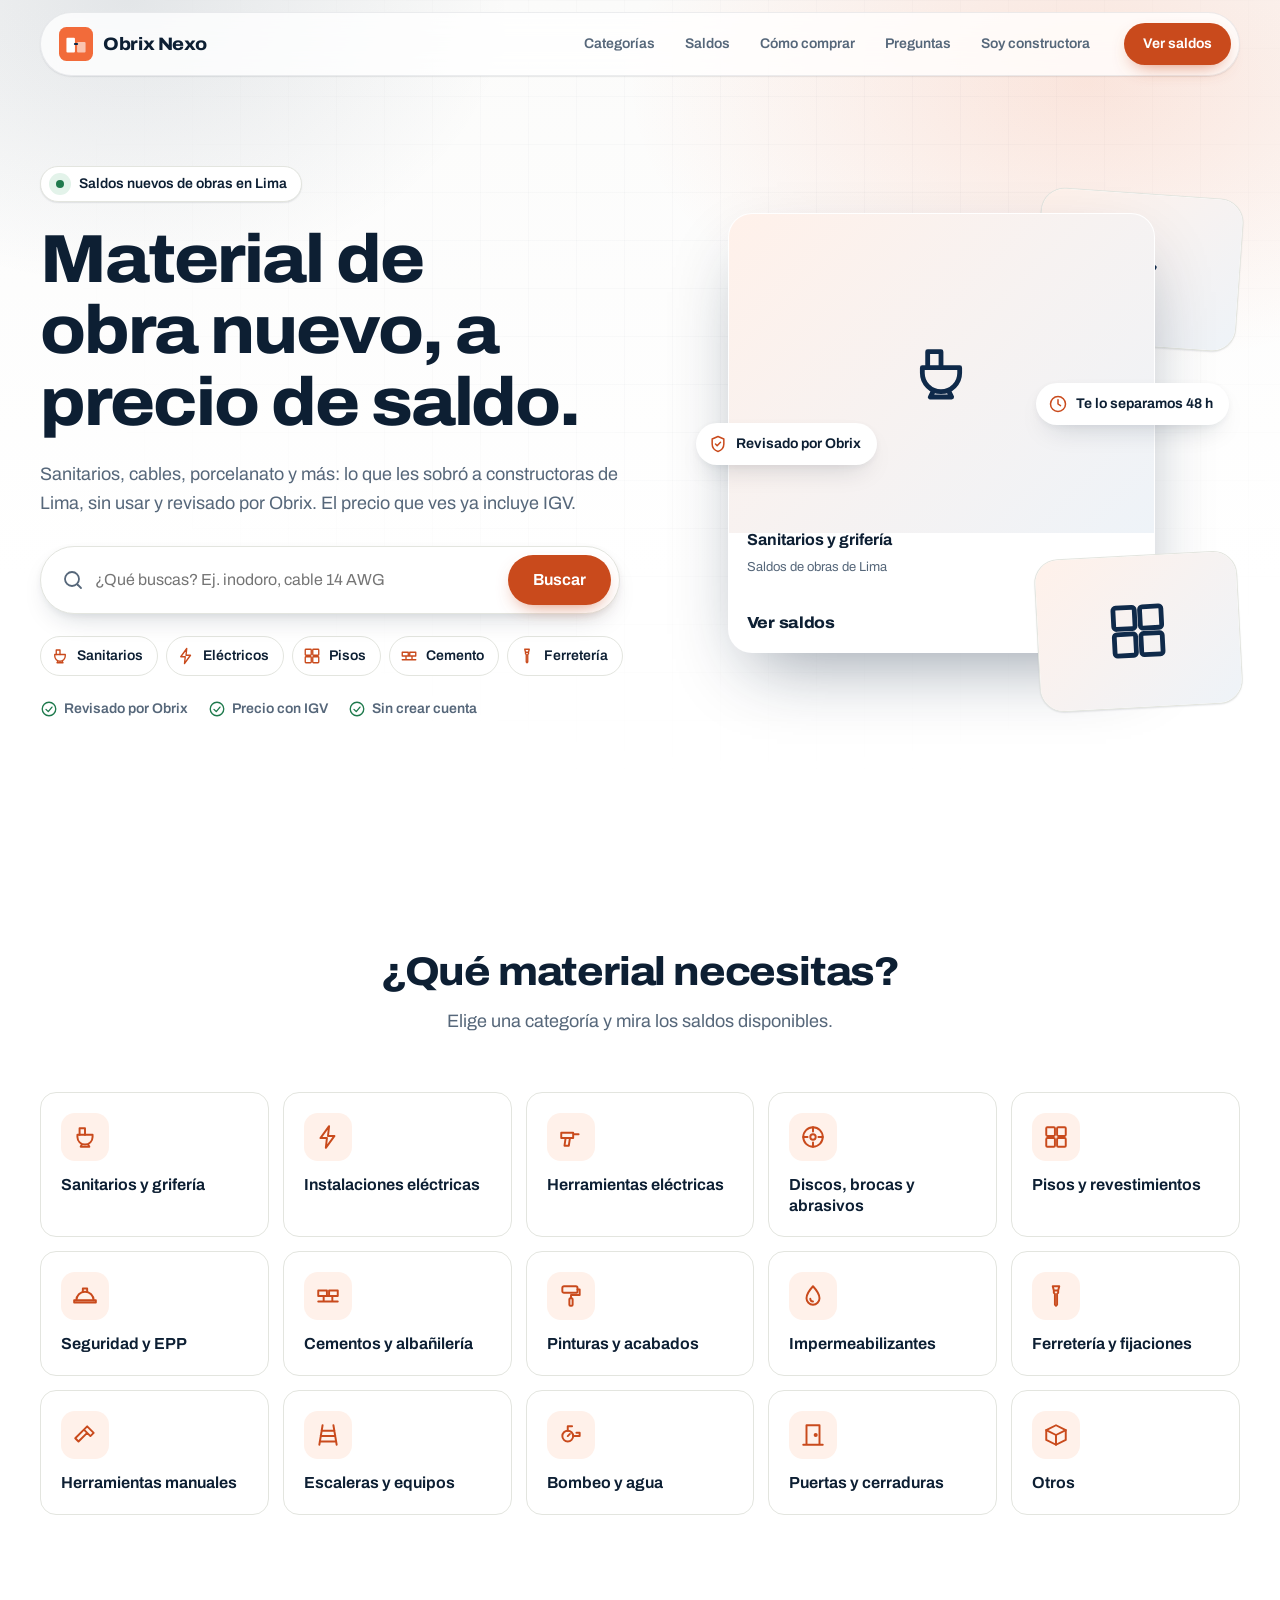
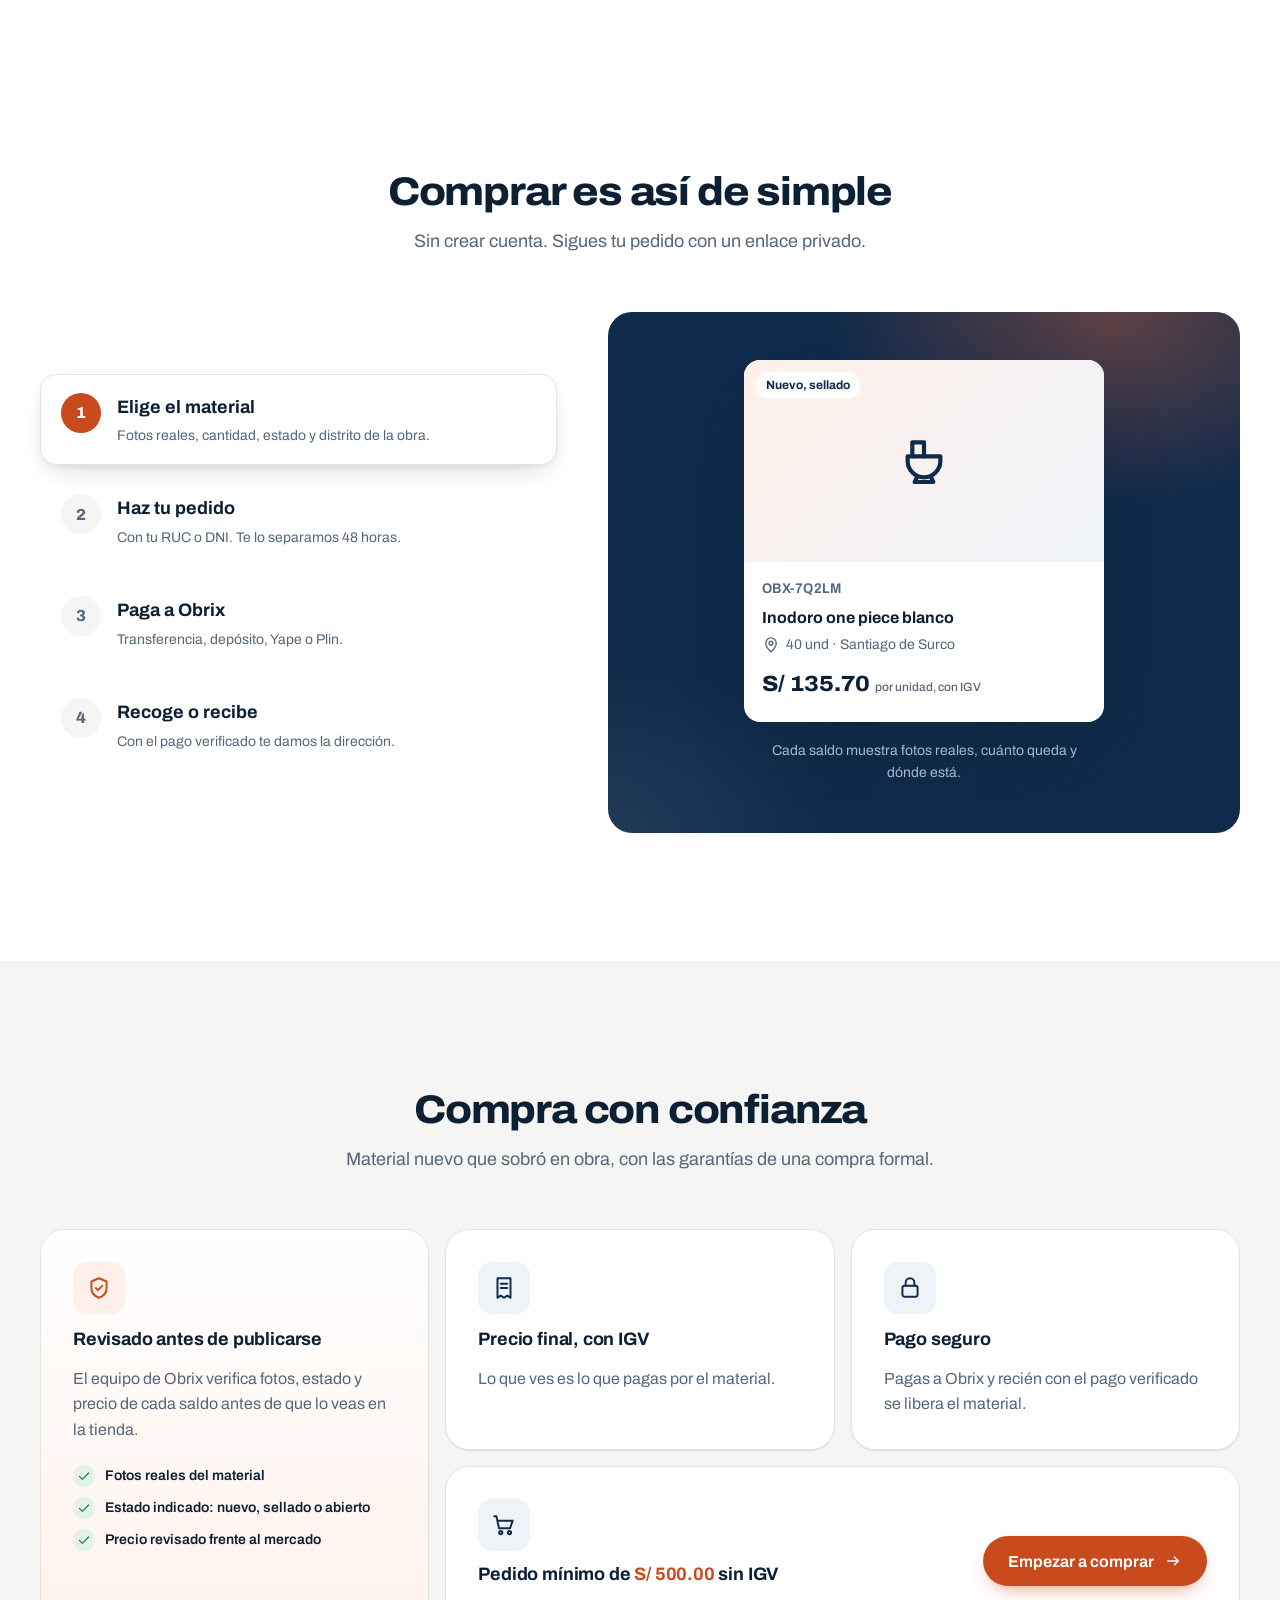
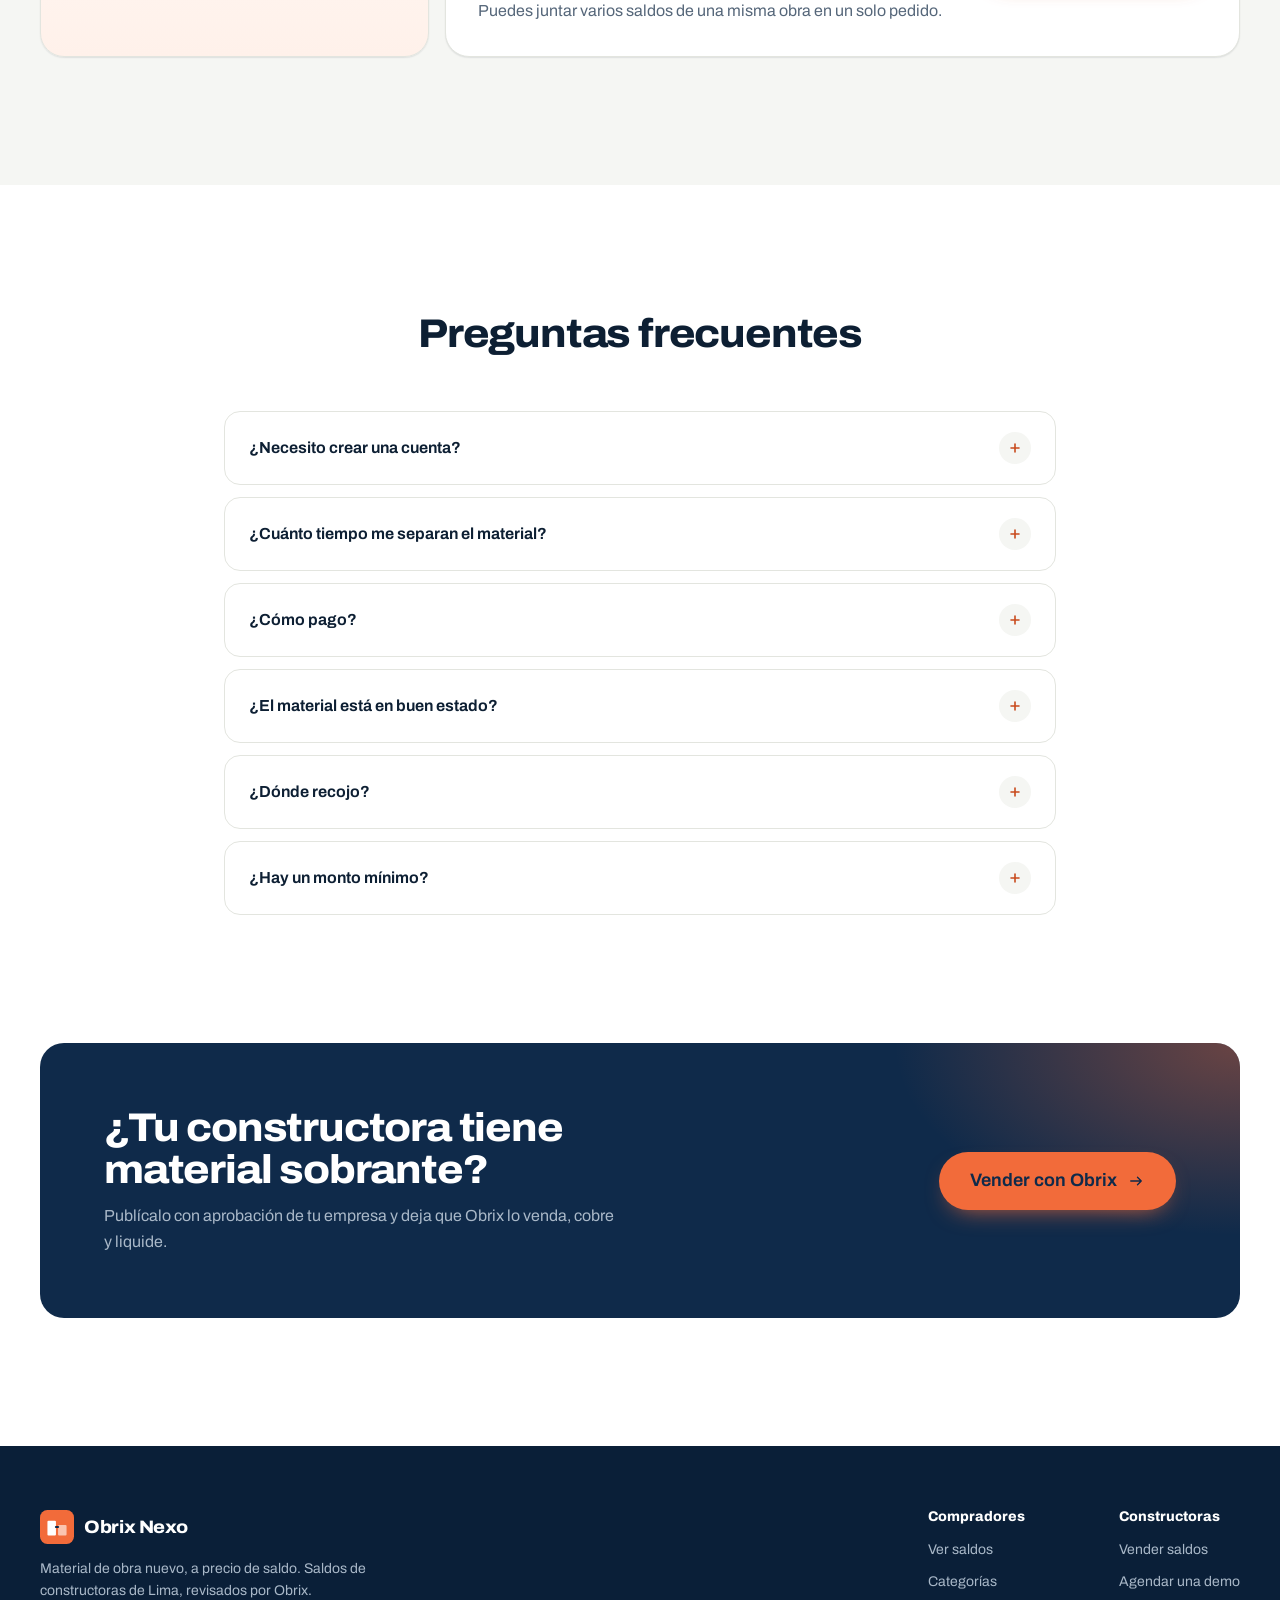
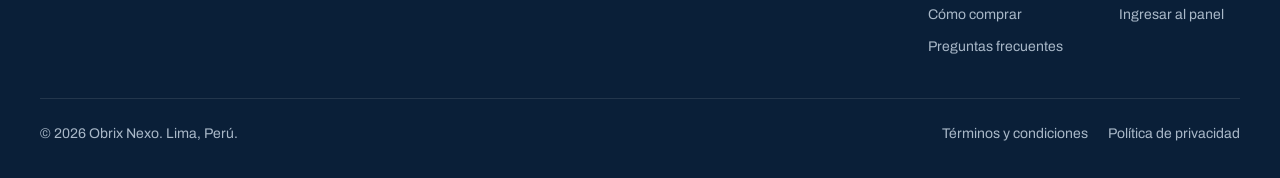
==== commit 273adeb2: "Términos y condiciones (borrador para revisión legal) - /terminos/: condiciones para compradores y c" ====
--- a/index.html
+++ b/index.html
@@ -38,7 +38,7 @@
       </button>
       <nav class="nav__links" id="menu" aria-label="Principal">
         <a href="#categorias">Categorías</a>
-        <a href="#saldos">Saldos</a>
+        <a data-app="#/saldos" href="#saldos">Saldos</a>
         <a href="#como-comprar">Cómo comprar</a>
         <a href="#preguntas">Preguntas</a>
         <a href="/empresas/">Soy constructora</a>
@@ -289,7 +289,7 @@
       </div>
       <div class="footer__bottom">
         <span>© <span data-year>2026</span> Obrix Nexo. Lima, Perú.</span>
-        <a href="/privacidad/">Política de privacidad</a>
+        <span class="footer__legal"><a href="/terminos/">Términos y condiciones</a><a href="/privacidad/">Política de privacidad</a></span>
       </div>
     </div>
   </footer>
--- a/assets/css/base.css
+++ b/assets/css/base.css
@@ -280,6 +280,7 @@
 .footer a { text-decoration: none; transition: color .2s; }
 .footer a:hover { color: var(--white); }
 .footer__bottom { padding-top: 24px; display: flex; flex-wrap: wrap; gap: 8px 24px; justify-content: space-between; }
+.footer__legal { display: flex; flex-wrap: wrap; gap: 8px 20px; }
 
 /* ---------- movimiento reducido ---------- */
 @media (prefers-reduced-motion: reduce) {
